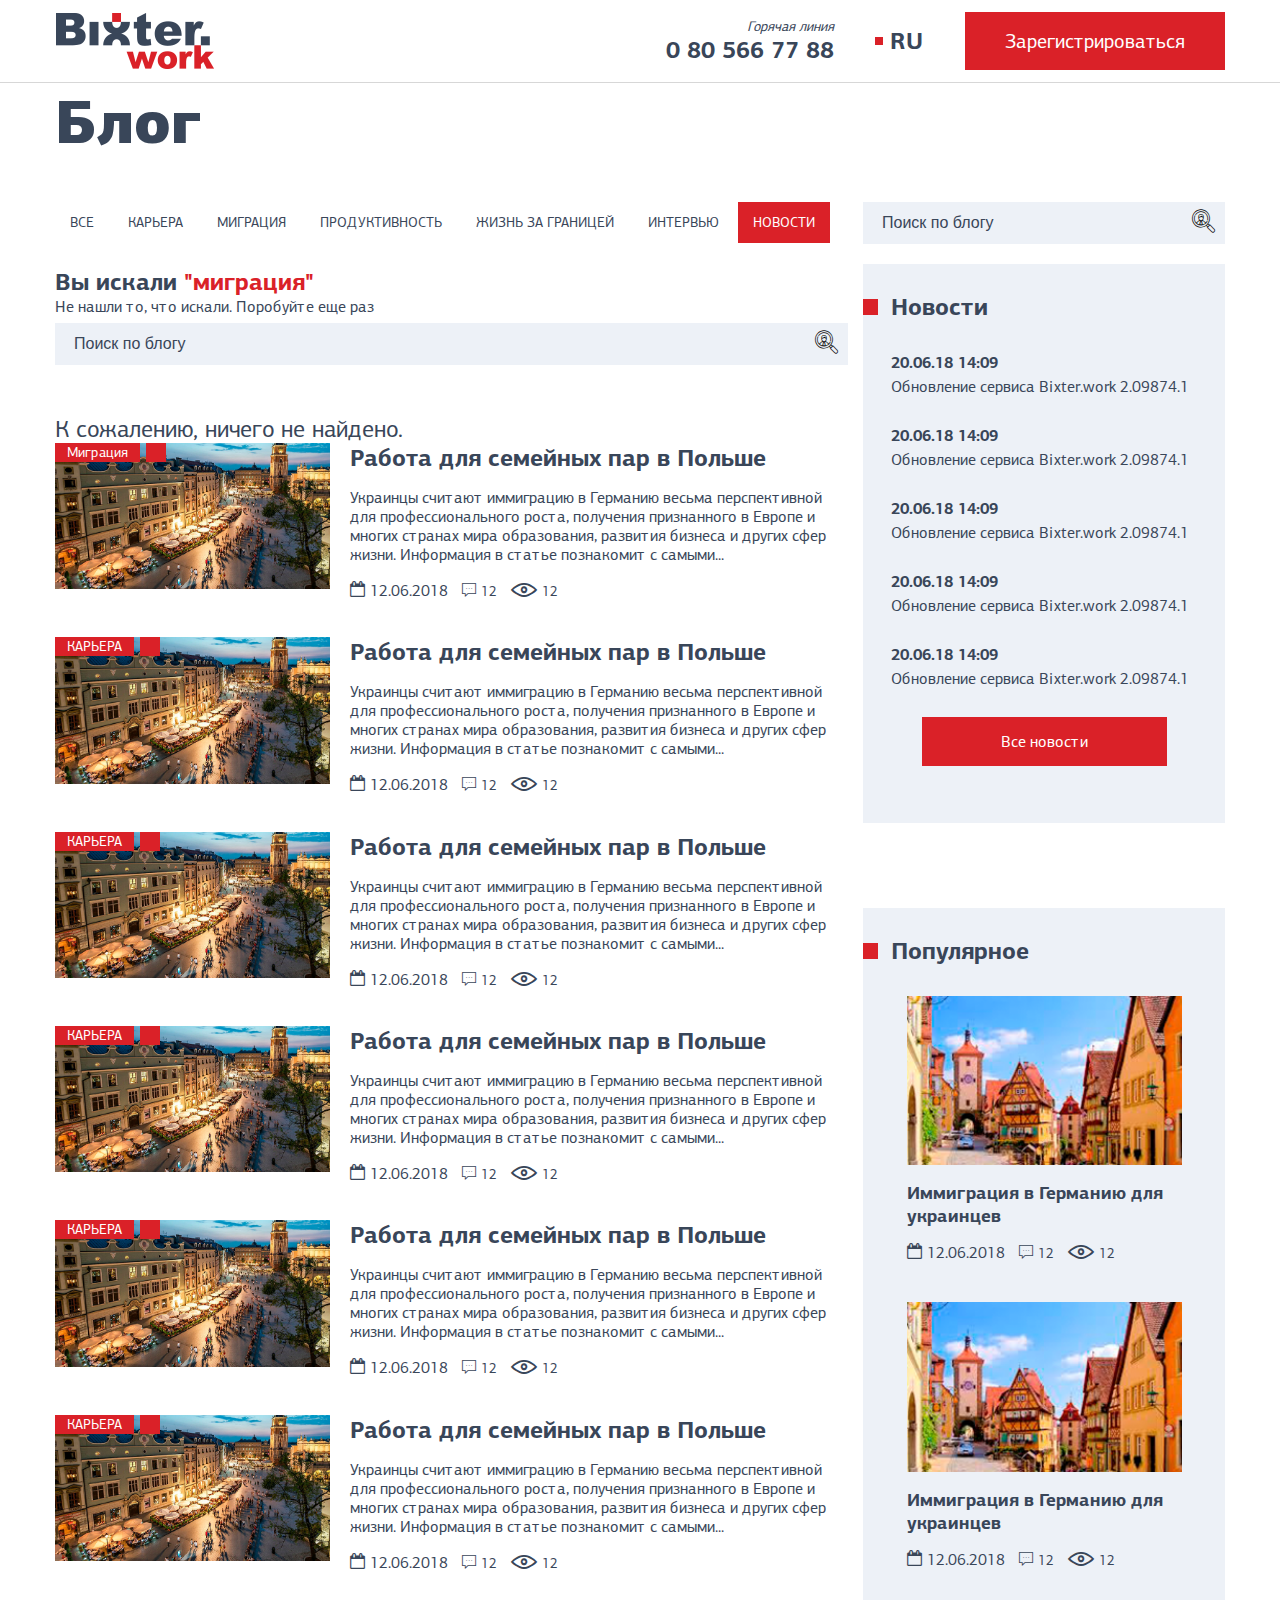
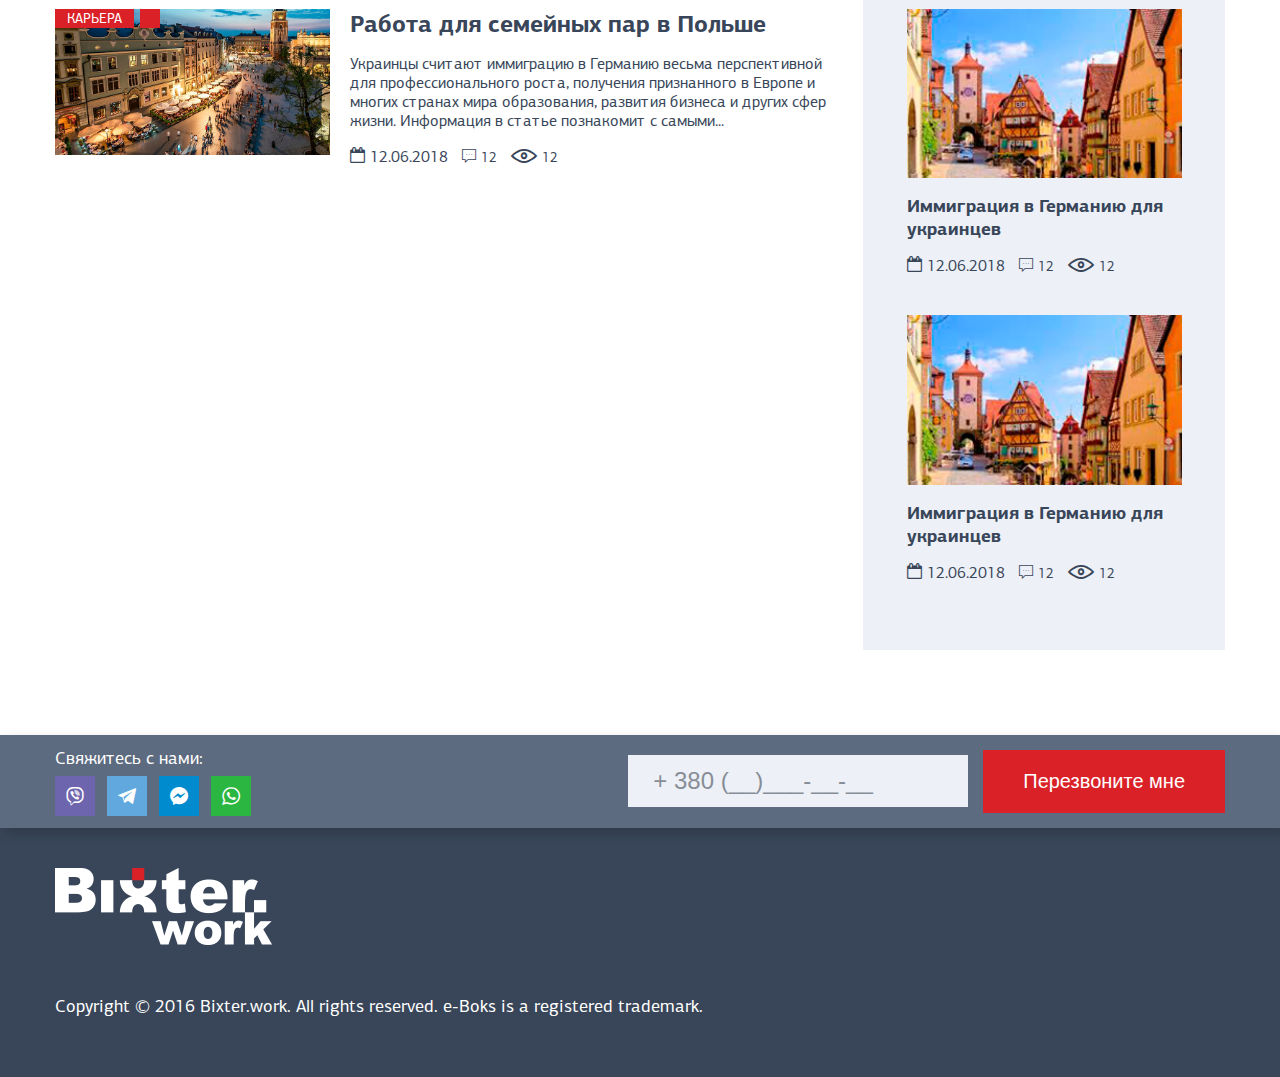
==== se.html @ 09512d58 "first" ====
<!DOCTYPE html>
<html>
<head>
	<meta charset=utf-8>
	<title>index</title>
	<!-- <meta name="viewport" id="viewport" content="width=device-width, initial-scale=1"> -->
	<meta name="viewport" id="viewport" content="width=device-width, initial-scale=1">
	
	
	<!--styles-->
	<link rel="stylesheet" type="text/css" href="css/style.css" />
	<!--
	<link rel="stylesheet" type="text/css" href="css/jquery.formstyler.css" />
	<link rel="stylesheet" type="text/css" href="css/jquery.formstyler.theme.css" />
	-->
	<link rel="stylesheet" type="text/css" href="css/jquery.fancybox.min.css" />
	
	
	<!--libs-->
	
	<script src="js/libs/jquery-3.2.1.min.js"></script>
	<script src="js/libs/owl.carousel.min.js"></script>
	<script src="js/libs/jquery.mask.min.js"></script>
	<!--<script src="js/libs/jquery.formstyler.min.js"></script>-->
	<script src="js/libs/jquery.fancybox.min.js"></script>
	
	<!--general-->
	<script src="js/common.js"></script>
</head>
	
<body>
<div class="main">
<div class="page">
    <header>
        <div class="wrapper">
            <a href="" class="logo">
                <img src="images/logo.png" alt="alt">
            </a>
            
            <div class="header_block_mob">
                
                <div href="" class="lang">
                    <a href="" class="lng lng_head">RU</a>
                    <div class="lng_dd"> 
                        <a href="" class="">UA</a>
                        <a href="" class="">EN</a>
                    </div>
                </div>
                <div class="header_block_menu">
                    <span></span>
                    <span></span>
                    <span></span>
                </div>
            </div>
            <div class="header_block">
                <div class="tel">
                    <i>Горячая линия</i>
                    <a href="">0 80 566 77 88</a>
                </div>
                <div href="" class="lang">
                    <a href="" class="lng lng_head">RU</a>
                    <div class="lng_dd"> 
                        <a href="" class="">UA</a>
                        <a href="" class="">EN</a>
                    </div>
                </div>
                <a href="" class="btn"  data-fancybox data-src="#p_form">
                    Зарегистрироваться
                </a>
            </div>
        </div>
    </header>
    
    <div class="section blog">
        <div class="wrapper">
            <div class="section_head">
                Блог
            </div>
            
            <div class="section_block section_blog">
                <div class="content">
                    <div class="blog_tabs">
                        <a href="">все</a>
                        <a href="">КАРЬЕРА</a>
                        <a href="">МИГРАЦИЯ</a>
                        <a href="">ПРОДУКТИВНОСТЬ</a>
                        <a href="">ЖИЗНЬ ЗА ГРАНИЦЕЙ</a>
                        <a href="">ИНТЕРВЬЮ</a>
                        <a href="" class="active">НОВОСТИ</a>
                    </div>
                    <div class="search_page">
                        <b>Вы искали  <span>"миграция"</span></b>
                        <p>Не нашли то, что искали. Поробуйте еще раз</p>
                        
                    
                        <div class="as_search">
                            <form>
                                <input type="text" placeholder="Поиск по блогу">
                                <button class="btn_s"><i class="icon-search"></i></button>
                            </form>  
                        </div>
                        <br>
                        К сожалению, ничего не найдено.
                        
                        
                        <div class="blog_in">
                        <div class="blog_item">
                            <a href="" class="blog_cat">
                                Миграция
                            </a>
                            <a href="" class="blog_img">
                                <img src="images/temp/5.png" alt="alt">
                            </a>
                            <div>
                                <a href="" class="blog_name">
                                    Работа для семейных пар в Польше
                                </a>
                                <p>
                                    Украинцы считают иммиграцию в Германию весьма перспективной для профессионального роста, получения признанного в Европе и многих странах мира образования, развития бизнеса и других сфер жизни. Информация в статье познакомит с самыми...
                                </p>
                                <div class="blog_info">
                                    <span><i class="icon-date"></i>12.06.2018</span>
                                    <span><i class="icon-com"></i>12</span>
                                    <span><i class="icon-eye"></i>12</span>
                                </div>
                            </div>
                        </div>
                        <div class="blog_item">
                            <a href="" class="blog_cat">
                                КАРЬЕРА
                            </a>
                            <a href="" class="blog_img">
                                <img src="images/temp/5.png" alt="alt">
                            </a>
                            <div>
                                <a href="" class="blog_name">
                                    Работа для семейных пар в Польше
                                </a>
                                <p>
                                    Украинцы считают иммиграцию в Германию весьма перспективной для профессионального роста, получения признанного в Европе и многих странах мира образования, развития бизнеса и других сфер жизни. Информация в статье познакомит с самыми...
                                </p>
                                <div class="blog_info">
                                    <span><i class="icon-date"></i>12.06.2018</span>
                                    <span><i class="icon-com"></i>12</span>
                                    <span><i class="icon-eye"></i>12</span>
                                </div>
                            </div>
                        </div>
                        <div class="blog_item ">
                            <a href="" class="blog_cat">
                                КАРЬЕРА
                            </a>
                            <a href="" class="blog_img">
                                <img src="images/temp/5.png" alt="alt">
                            </a>
                            <div>
                                <a href="" class="blog_name">
                                    Работа для семейных пар в Польше
                                </a>
                                <p>
                                    Украинцы считают иммиграцию в Германию весьма перспективной для профессионального роста, получения признанного в Европе и многих странах мира образования, развития бизнеса и других сфер жизни. Информация в статье познакомит с самыми...
                                </p>
                                <div class="blog_info">
                                    <span><i class="icon-date"></i>12.06.2018</span>
                                    <span><i class="icon-com"></i>12</span>
                                    <span><i class="icon-eye"></i>12</span>
                                </div>
                            </div>
                        </div>
                        <div class="blog_item">
                            <a href="" class="blog_cat">
                                КАРЬЕРА
                            </a>
                            <a href="" class="blog_img">
                                <img src="images/temp/5.png" alt="alt">
                            </a>
                            <div>
                                <a href="" class="blog_name">
                                    Работа для семейных пар в Польше
                                </a>
                                <p>
                                    Украинцы считают иммиграцию в Германию весьма перспективной для профессионального роста, получения признанного в Европе и многих странах мира образования, развития бизнеса и других сфер жизни. Информация в статье познакомит с самыми...
                                </p>
                                <div class="blog_info">
                                    <span><i class="icon-date"></i>12.06.2018</span>
                                    <span><i class="icon-com"></i>12</span>
                                    <span><i class="icon-eye"></i>12</span>
                                </div>
                            </div>
                        </div>
                        <div class="blog_item">
                            <a href="" class="blog_cat">
                                КАРЬЕРА
                            </a>
                            <a href="" class="blog_img">
                                <img src="images/temp/5.png" alt="alt">
                            </a>
                            <div>
                                <a href="" class="blog_name">
                                    Работа для семейных пар в Польше
                                </a>
                                <p>
                                    Украинцы считают иммиграцию в Германию весьма перспективной для профессионального роста, получения признанного в Европе и многих странах мира образования, развития бизнеса и других сфер жизни. Информация в статье познакомит с самыми...
                                </p>
                                <div class="blog_info">
                                    <span><i class="icon-date"></i>12.06.2018</span>
                                    <span><i class="icon-com"></i>12</span>
                                    <span><i class="icon-eye"></i>12</span>
                                </div>
                            </div>
                        </div>
                        <div class="blog_item">
                            <a href="" class="blog_cat">
                                КАРЬЕРА
                            </a>
                            <a href="" class="blog_img">
                                <img src="images/temp/5.png" alt="alt">
                            </a>
                            <div>
                                <a href="" class="blog_name">
                                    Работа для семейных пар в Польше
                                </a>
                                <p>
                                    Украинцы считают иммиграцию в Германию весьма перспективной для профессионального роста, получения признанного в Европе и многих странах мира образования, развития бизнеса и других сфер жизни. Информация в статье познакомит с самыми...
                                </p>
                                <div class="blog_info">
                                    <span><i class="icon-date"></i>12.06.2018</span>
                                    <span><i class="icon-com"></i>12</span>
                                    <span><i class="icon-eye"></i>12</span>
                                </div>
                            </div>
                        </div> 
                        <div class="blog_item">
                            <a href="" class="blog_cat">
                                КАРЬЕРА
                            </a>
                            <a href="" class="blog_img">
                                <img src="images/temp/5.png" alt="alt">
                            </a>
                            <div>
                                <a href="" class="blog_name">
                                    Работа для семейных пар в Польше
                                </a>
                                <p>
                                    Украинцы считают иммиграцию в Германию весьма перспективной для профессионального роста, получения признанного в Европе и многих странах мира образования, развития бизнеса и других сфер жизни. Информация в статье познакомит с самыми...
                                </p>
                                <div class="blog_info">
                                    <span><i class="icon-date"></i>12.06.2018</span>
                                    <span><i class="icon-com"></i>12</span>
                                    <span><i class="icon-eye"></i>12</span>
                                </div>
                            </div>
                        </div>
                        
                        
                    </div>
                        
                    </div>
                </div>
                <aside>
                    <div class="as_search">
                        <form>
                            <input type="text" placeholder="Поиск по блогу">
                            <button class="btn_s"><i class="icon-search"></i></button>
                        </form>  
                    </div>
                    <div class="as_block">
                        <div class="as_head">
                            Новости
                        </div>
                        <div class="as_cont as_news">
                            <a href="">
                                <b>20.06.18 14:09</b>
                                Обновление сервиса Bixter.work 2.09874.1
                            </a>
                            <a href="">
                                <b>20.06.18 14:09</b>
                                Обновление сервиса Bixter.work 2.09874.1
                            </a>
                            <a href="">
                                <b>20.06.18 14:09</b>
                                Обновление сервиса Bixter.work 2.09874.1
                            </a>
                            <a href="">
                                <b>20.06.18 14:09</b>
                                Обновление сервиса Bixter.work 2.09874.1
                            </a>
                            <a href="">
                                <b>20.06.18 14:09</b>
                                Обновление сервиса Bixter.work 2.09874.1
                            </a>
                            <a href="" class="as_btn">
                                Все новости
                            </a>
                        </div>
                    </div>
                    <div class="as_block">
                        <div class="as_head">
                            Популярное
                        </div>
                        <div class="as_cont as_pop">
                            <div class="pop_item">
                                <a href="">
                                    <img src="images/temp/6.png" alt="alt">
                                </a>
                                <a href="" class="pop_name">
                                    Иммиграция в Германию для украинцев
                                </a>
                                <div class="blog_info">
                                    <span><i class="icon-date"></i>12.06.2018</span>
                                    <span><i class="icon-com"></i>12</span>
                                    <span><i class="icon-eye"></i>12</span>
                                </div>
                            </div>
                            <div class="pop_item">
                                <a href="">
                                    <img src="images/temp/6.png" alt="alt">
                                </a>
                                <a href="" class="pop_name">
                                    Иммиграция в Германию для украинцев
                                </a>
                                <div class="blog_info">
                                    <span><i class="icon-date"></i>12.06.2018</span>
                                    <span><i class="icon-com"></i>12</span>
                                    <span><i class="icon-eye"></i>12</span>
                                </div>
                            </div>
                            <div class="pop_item">
                                <a href="">
                                    <img src="images/temp/6.png" alt="alt">
                                </a>
                                <a href="" class="pop_name">
                                    Иммиграция в Германию для украинцев
                                </a>
                                <div class="blog_info">
                                    <span><i class="icon-date"></i>12.06.2018</span>
                                    <span><i class="icon-com"></i>12</span>
                                    <span><i class="icon-eye"></i>12</span>
                                </div>
                            </div>
                            <div class="pop_item">
                                <a href="">
                                    <img src="images/temp/6.png" alt="alt">
                                </a>
                                <a href="" class="pop_name">
                                    Иммиграция в Германию для украинцев
                                </a>
                                <div class="blog_info">
                                    <span><i class="icon-date"></i>12.06.2018</span>
                                    <span><i class="icon-com"></i>12</span>
                                    <span><i class="icon-eye"></i>12</span>
                                </div>
                            </div>
                            
                        </div>
                    </div>
                    
                </aside>
            </div>
        </div>
    </div>
</div>

	<div class="section footer_top">
	    <div class="wrapper">
	        <div class="footer_social">
	            <div>
	                Свяжитесь с нами:
	            </div>
	            <div>
	                <a href="" class="vider" ><i class="icon-vider"></i></a>
	                <a href="" class="telega" ><i class="icon-telega"></i></a>
	                <a href="" class="fb" ><i class="icon-fb"></i></a>
	                <a href="" class="whatsapp" ><i class="icon-whatsapp-logo"></i></a> 
	            </div>
	        </div>
	        <form class="footer_form"> 
	            <div class="tel">
	                    <i>Горячая линия</i>
	                    <a href="">0 80 566 77 88</a>
	            </div>
	            <input type="tel" placeholder="+ 380 (__)___-__-__">
	            
	            <button class="btn">Перезвоните мне</button>
	        </form>
	        
	    </div>
	</div>
	<footer>
	    <div class="wrapper">
	        <a href="" class="logo">
	            <img src="images/footer_logo.png" alt="alt">
	        </a>
	        <div class="copy">
	            Copyright © 2016 Bixter.work. All rights reserved. e-Boks is a registered trademark.
	        </div>
	    </div>
	</footer>
</div>
</body>
</html>
---- css/style.css ----
html,body,h1,h2,h3,h4,h5,h6,p,em,strong,abbr,acronym,blockquote,q,cite,ins,del,dfn,a,div,span,pre,hr,address,br,b,i,sub,sup,big,small,tt,table,tr,caption,thead,tbody,tfoot,col,colgroup,form,input,label,textarea,button,fieldset,legend,select,option,dl,dt,dd,code,var,samp,img,object,param,map,area{padding:0;margin:0;border:none}html,body,div,span,applet,object,iframe,h1,h2,h3,h4,h5,h6,p,blockquote,pre,a,abbr,acronym,address,big,cite,code,del,dfn,em,font,img,ins,kbd,q,s,samp,small,strike,strong,sub,sup,tt,var,b,u,i,center,dl,dt,dd,fieldset,form,label,legend,table,caption,tbody,tfoot,thead,tr,th,td,figure,figcaption,header,footer,aside,article{margin:0;padding:0;border:0;outline:0;font-size:100%;vertical-align:baseline;background:transparent}ul{list-style:none}table{border-collapse:collapse;border-spacing:0}input[type=button],input[type=submit],button{cursor:pointer}button{border:0}*:focus{outline:none}button::-moz-focus-inner,input[type="reset"]::-moz-focus-inner,input[type="button"]::-moz-focus-inner,input[type="submit"]::-moz-focus-inner,input[type="submit"]::-moz-focus-inner,input[type="file"]>input[type="button"]::-moz-focus-inner{border:none;outline:none}button.ui-button::-moz-focus-inner{border:0;padding:0}::-ms-clear{width:0;height:0}::-ms-reveal{width:0;height:0;display:none}@-webkit-viewport{width:device-width}@-moz-viewport{width:device-width}@-ms-viewport{width:device-width}@-o-viewport{width:device-width}@viewport{width:device-width}*,*:before,*:after{-webkit-box-sizing:border-box;-moz-box-sizing:border-box;box-sizing:border-box;word-wrap:break-word;word-break:break-word}a img{border:none;vertical-align:middle}input,textarea{outline:none;resize:none}.clear{clear:both}.none{display:none !important}sup,sub{vertical-align:baseline;position:relative;font-size:.4em;line-height:1}sup{bottom:1.4ex}sub{top:.5ex}.img-responsive{display:inline-block;height:100%;vertical-align:middle;max-width:100%;max-height:100%}html,body{font-family:'PFCentroSansPro-Regular';color:#394659}ol{counter-reset:ol}.wrapper{max-width:1200px;margin:0 auto;padding:0 15px}.btn{padding:17px 40px;background:#da2128;color:#fff;font-size:20px;display:inline-block;text-decoration:none;transition:all ease 0.4s}@media (max-width: 600px){.btn{font-size:18px;text-align:center;padding:20px}}.btn:hover{background:#394659}section{background:url(../images/bg.png) no-repeat top center;background-size:cover;color:#fff;text-shadow:3px 3px 7px rgba(0,0,0,0.35);padding-top:19px;overflow:hidden}@media (max-width: 600px){section{padding-top:20px}}section h1{font-size:56px;line-height:50px;font-family:"PFCentroSansPro-Black"}@media (max-width: 800px){section h1{font-size:48px;line-height:48px}}@media (max-width: 600px){section h1{font-size:28px;line-height:28px;font-family:'PFCentroSansPro-Regular'}}section h3{font-size:36px;margin-bottom:37px}@media (max-width: 600px){section h3{font-size:24px;margin-bottom:20px}}section .wrapper{position:relative;padding-bottom:60px}section .wrapper:before{content:'';display:block;position:absolute;width:710px;height:115px;background:url(../images/bg_a.png) no-repeat 0 0;bottom:0;left:-336px}@media (max-width: 600px){section .wrapper:before{transform:scale(0.5) translate(300px, 60px)}}section .wrapper>div{max-width:670px}section form{max-width:585px;box-shadow:0 0 18px rgba(0,0,0,0.15)}@media (max-width: 600px){section .btn{width:100%;font-size:24px;text-align:center;padding:16px}}form{padding:38px 45px 52px 45px;background:#fff;color:#394659;text-shadow:none;position:relative;text-align:left}@media (max-width: 600px){form{padding:22px 17px}}form:after,form:before{content:'';width:10px;height:10px;background:#da2128;position:absolute;top:-10px;left:0}form:after{left:15px;width:200px}form p{color:#273141;font-size:20px;margin-bottom:39px}@media (max-width: 600px){form p{font-size:16px;margin-bottom:20px}}form b{font-weight:normal;font-size:24px;display:block;margin-bottom:20px}@media (max-width: 600px){form b{font-size:18px}}form input{width:100%;display:block}input{border:none;background:#edf1f7;padding:11px 5px 12px 25px;margin-bottom:20px;font-size:24px}input::-webkit-input-placeholder{color:#878d96}input:-moz-placeholder{color:#878d96}input::-moz-placeholder{color:#878d96}input:-ms-input-placeholder{color:#878d96}@media (max-width: 600px){input{padding:14px 10px}}.section_head{font-size:60px;font-family:"PFCentroSansPro-Black";margin-bottom:40px}@media (max-width: 780px){.section_head{font-size:48px;line-height:48px}}@media (max-width: 580px){.section_head{font-size:35px;line-height:35px}}.section_head span{color:#da2128;display:inline-block}.section_head b{font-size:30px;line-height:60px}.section_head p{color:#da2128;font-size:24px;font-family:'PFCentroSansPro-Regular'}.section_lr{display:flex;justify-content:space-between;align-items:stretch}.section .right,.section .left{width:calc( 50% - 15px)}.section_blog{display:flex;justify-content:space-between}@media (max-width: 880px){.section_blog{display:block}}.section_blog>*{width:100%}.section_blog .content{margin-right:15px}@media (min-width: 880px){.section_blog aside{min-width:362px;max-width:362px}}.section_more{border-top:1px solid #d7d7d7;margin-top:25px;padding-top:25px}.section_more_index{margin:0;padding:0;border:none}.section_more_index .wrapper{border-bottom:1px solid #d7d7d7;margin-bottom:15px}.section_more .blog_item_col{display:block !important}.section_more .blog_img{margin-right:0}.section_more .blog_img img{min-width:100%;max-width:100%}.section_more_head{font-size:24px;font-family:"PFCentroSansPro-Bold";display:flex;justify-content:space-between;align-items:center;margin-bottom:25px;padding-left:23px;position:relative}.section_more_head:before{content:'';position:absolute;width:15px;height:16px;background:#da2128;display:block;left:0px;bottom:7px}.main{display:flex;flex-direction:column;height:100%}.page{height:100%}.form_s_btn{padding-top:16px;text-align:right}.form_s_btn .btn{width:283px}.form_big{padding:0}.form_big:after,.form_big:before{display:none}.form_big_row{display:flex;justify-content:space-between;align-items:flex-start}@media (max-width: 780px){.form_big_row{display:block}}.form_big_row>*{width:48%}@media (max-width: 780px){.form_big_row>*{width:100%}}.form_big_ch .form_big_row{justify-content:flex-start}@media (max-width: 780px){.form_big_ch .form_big_row{display:flex}}.form_big_ch .form_big_row>*{width:auto;margin-right:25px}.form_big_btn{text-align:right;margin-bottom:40px}.form_big_btn .btn{padding:13px 28px}.form_big_btn .btn.grey{background:#aeaeae;margin-right:15px}.form_big label{margin-bottom:24px;display:block;cursor:pointer}.form_big label>div{font-size:18px;color:#394659;margin-bottom:15px}.form_big input{margin-bottom:0;font-size:18px}.form_big input[type="radio"],.form_big input[type="checkbox"]{width:0;height:0;margin-right:25px;display:inline-block;position:relative}.form_big input[type="radio"]:checked:after,.form_big input[type="checkbox"]:checked:after{position:relative}.form_big input[type="radio"]:checked:before,.form_big input[type="checkbox"]:checked:before{content:'';display:block;position:absolute;width:16px;height:16px;border-radius:50%;background:#da2128;top:-13px;left:5px}.form_big input[type="radio"]:after,.form_big input[type="checkbox"]:after{content:'';display:inline-block;width:26px;height:26px;border:2px solid #394659;vertical-align:top;margin-top:-18px;border-radius:50%}.form_big .label_head{font-size:18px;color:#394659;margin-bottom:15px}.form_big textarea{border:none;background:#edf1f7;padding:16px 5px 16px 25px;margin-bottom:20px;font-size:18px;width:100%;min-height:101px}.lng_dd{display:none;padding:10px;background:#f7f7f7;top:99%;position:absolute;left:0;z-index:5;text-align:center;right:0}.lng_dd a{display:block;color:#394659;font-family:"PFCentroSansPro-Bold";font-size:24px;text-decoration:none;white-space:nowrap}.lng_dd a:hover{color:#da2128}.owl-carousel{display:none;width:100%;-webkit-tap-highlight-color:transparent;position:relative;z-index:1}.owl-carousel .owl-stage{position:relative;-ms-touch-action:pan-Y;touch-action:manipulation;-moz-backface-visibility:hidden}.owl-carousel .owl-stage:after{content:".";display:block;clear:both;visibility:hidden;line-height:0;height:0}.owl-carousel .owl-stage-outer{position:relative;overflow:hidden;-webkit-transform:translate3d(0px, 0px, 0px)}.owl-carousel .owl-wrapper,.owl-carousel .owl-item{-webkit-backface-visibility:hidden;-moz-backface-visibility:hidden;-ms-backface-visibility:hidden;-webkit-transform:translate3d(0, 0, 0);-moz-transform:translate3d(0, 0, 0);-ms-transform:translate3d(0, 0, 0)}.owl-carousel .owl-item{position:relative;min-height:1px;float:left;-webkit-backface-visibility:hidden;-webkit-tap-highlight-color:transparent;-webkit-touch-callout:none}.owl-carousel .owl-item img{display:block}.owl-carousel .owl-nav.disabled,.owl-carousel .owl-dots.disabled{display:none}.owl-carousel .owl-nav .owl-prev,.owl-carousel .owl-nav .owl-next,.owl-carousel .owl-dot{cursor:pointer;-webkit-user-select:none;-khtml-user-select:none;-moz-user-select:none;-ms-user-select:none;user-select:none}.owl-carousel .owl-nav button.owl-prev,.owl-carousel .owl-nav button.owl-next,.owl-carousel button.owl-dot{background:none;color:inherit;border:none;padding:0 !important;font:inherit}.owl-carousel.owl-loaded{display:block}.owl-carousel.owl-loading{opacity:0;display:block}.owl-carousel.owl-hidden{opacity:0}.owl-carousel.owl-refresh .owl-item{visibility:hidden}.owl-carousel.owl-drag .owl-item{touch-action:pan-y;-webkit-user-select:none;-moz-user-select:none;-ms-user-select:none;user-select:none}.owl-carousel.owl-grab{cursor:move;cursor:grab}.owl-carousel.owl-rtl{direction:rtl}.owl-carousel.owl-rtl .owl-item{float:right}.no-js .owl-carousel{display:block}.owl-carousel .animated{animation-duration:1000ms;animation-fill-mode:both}.owl-carousel .owl-animated-in{z-index:0}.owl-carousel .owl-animated-out{z-index:1}.owl-carousel .fadeOut{animation-name:fadeOut}@keyframes fadeOut{0%{opacity:1}100%{opacity:0}}.owl-height{transition:height 500ms ease-in-out}.owl-carousel .owl-item .owl-lazy{opacity:0;transition:opacity 400ms ease}.owl-carousel .owl-item .owl-lazy[src^=""],.owl-carousel .owl-item .owl-lazy:not([src]){max-height:0}.owl-carousel .owl-item img.owl-lazy{transform-style:preserve-3d}.owl-carousel .owl-video-wrapper{position:relative;height:100%;background:#000}.owl-carousel .owl-video-play-icon{position:absolute;height:80px;width:80px;left:50%;top:50%;margin-left:-40px;margin-top:-40px;background:url("owl.video.play.png") no-repeat;cursor:pointer;z-index:1;-webkit-backface-visibility:hidden;transition:transform 100ms ease}.owl-carousel .owl-video-play-icon:hover{transform:scale(1.3, 1.3)}.owl-carousel .owl-video-playing .owl-video-tn,.owl-carousel .owl-video-playing .owl-video-play-icon{display:none}.owl-carousel .owl-video-tn{opacity:0;height:100%;background-position:center center;background-repeat:no-repeat;background-size:contain;transition:opacity 400ms ease}.owl-carousel .owl-video-frame{position:relative;z-index:1;height:100%;width:100%}.owl-theme .owl-nav{margin-top:10px;text-align:center;-webkit-tap-highlight-color:transparent}.owl-theme .owl-nav [class*='owl-']{color:#fff;font-size:14px;margin:5px;padding:4px 7px;background:#D6D6D6;display:inline-block;cursor:pointer;border-radius:3px}.owl-theme .owl-nav [class*='owl-']:hover{background:#869791;color:#fff;text-decoration:none}.owl-theme .owl-nav .disabled{opacity:.5;cursor:default}.owl-theme .owl-nav.disabled+.owl-dots{margin-top:10px}.owl-theme .owl-dots{text-align:center;-webkit-tap-highlight-color:transparent}.owl-theme .owl-dots .owl-dot{display:inline-block;zoom:1;*display:inline}.owl-theme .owl-dots .owl-dot span{width:10px;height:10px;margin:5px 7px;background:#D6D6D6;display:block;-webkit-backface-visibility:visible;transition:opacity 200ms ease;border-radius:30px}.owl-theme .owl-dots .owl-dot.active span,.owl-theme .owl-dots .owl-dot:hover span{background:#869791}.about{display:flex;justify-content:space-between;align-items:flex-start;padding-top:45px;padding-bottom:50px}@media (max-width: 760px){.about{display:block}}.about_b{font-family:"PFCentroSansPro-Black";font-size:60px;line-height:48px;width:270px;min-width:270px}.about_b span{display:block;color:#da2128}.about_p{font-size:24px;padding-top:10px}.about_video{position:relative;cursor:pointer;margin-bottom:53px;display:block}.about_video img{display:block;width:100%}.about_video:before,.about_video:after{content:'';display:block;position:absolute;top:50%;left:50%;z-index:2;display:block}.about_video:before{width:90px;height:90px;margin:-45px;background:#da2128}.about_video:after{width:0;height:0;border:15px solid rgba(255,255,255,0);border-left:20px solid  #fff;margin:-15px 0 0 -7.5px;z-index:3}.advantages{border-bottom:1px solid #d7d7d7;margin-bottom:70px;padding-bottom:20px}@media (max-width: 750px){.advantages{margin-bottom:30px}}.advantages i{font-size:40px;color:#363636;margin-right:30px}.advantages_block a{padding:16px 15px 16px 27px;display:flex;align-items:center;font-size:24px;color:#394659;text-decoration:none;background:#fff}@media (max-width: 700px){.advantages_block a{font-size:18px;padding:0;margin-bottom:10px}}@media (max-width: 750px){.advantages.section_lr{display:block}}@media (max-width: 1024px){.advantages .left{width:60%}}@media (max-width: 750px){.advantages .left{width:100%}}.advantages .right{text-align:center}@media (max-width: 1024px){.advantages .right{width:40%}}@media (max-width: 750px){.advantages .right{width:100%}}.advantages .right img{margin-top:-90px;margin-bottom:-30px}@media (max-width: 1024px){.advantages .right img{margin:0}}@media (max-width: 500px){.advantages .right img{width:70%}}.more .section_head{position:relative}.more .section_head:after,.more .section_head:before{content:'';width:200px;height:10px;background:#da2128;position:absolute;bottom:15px;right:0}.more .section_head:after{right:205px;width:10px}@media (max-width: 870px){.more .section_head:after,.more .section_head:before{display:none}}.more p{font-size:24px;color:#363636}.worth{margin-bottom:157px}@media (max-width: 800px){.worth{margin-bottom:30px}}@media (max-width: 600px){.worth{margin-left:-15px;margin-right:-15px}}.worth_tab a{padding:16px 15px 16px 27px;display:flex;align-items:center;font-size:24px;color:#363636;text-decoration:none;background:#fff;box-shadow:0 0 18px rgba(0,0,0,0.15)}@media (max-width: 900px){.worth_tab a{font-size:18px;padding-right:22px}}.worth_tab a+a{margin-top:20px}.worth_tab a i{font-size:40px;color:#394659;margin-right:30px}.worth_tab a.active{position:relative}.worth_tab a.active:after{content:'';display:block;position:absolute;top:50%;width:20px;height:20px;margin-top:-10px;right:0;background:#da2128}@media (max-width: 680px){.worth_tab a span{display:none}}.worth_tabs{height:100%}.worth_item{padding:35px 30px;background:#f7f7f7;font-size:18px;color:#363636;display:none;height:100%}@media (max-width: 600px){.worth_item{font-size:16px;padding:15px 10px}}.worth_item.active{display:block}.worth_head{font-size:24px;margin-bottom:30px;padding-bottom:17px;position:relative}@media (max-width: 600px){.worth_head{font-size:18px}}.worth_head:after,.worth_head:before{content:'';display:block;position:absolute;width:85px;height:10px;bottom:-10px;left:0;background:#da2128}.worth_head:after{left:90px;width:10px}@media (max-width: 680px){.worth .left{min-width:95px;width:95px;margin-right:15px}.worth .right{width:100%}}.work{text-align:center;display:flex;justify-content:space-between;align-items:stretch;position:relative;font-size:18px;margin-bottom:150px}@media (max-width: 800px){.work{display:block;margin-bottom:30px}}.work_text{font-family:"PFCentroSansPro-Black";min-height:90px;font-size:24px}@media (max-width: 900px){.work_text{font-size:18px}}@media (max-width: 800px){.work_text{min-height:0;margin-top:60px}}.work_item{width:30%}@media (max-width: 750px){.work_item{width:100%}}.work_item+.work_item .work_img{position:relative;z-index:5}.work_item+.work_item .work_img:before{content:'';display:block;height:10px;position:absolute;top:50%;margin-top:-10px;width:176px;z-index:1;left:-200px;background:url(../images/w_b.png)}@media (max-width: 1090px){.work_item+.work_item .work_img:before{width:130px;left:-165px}}@media (max-width: 930px){.work_item+.work_item .work_img:before{width:95px;left:-120px}}@media (max-width: 860px){.work_item+.work_item .work_img:before{width:95px;left:-100px}}@media (max-width: 830px){.work_item+.work_item .work_img:before{width:60px;left:-82px}}@media (max-width: 750px){.work_item+.work_item .work_img:before{background:url(../images/w_b_mob.png);position:absolute;width:10px;height:34px;margin:-16px auto 18px -5px;left:50%;top:-63px}}.work_img{max-width:160px;margin:0 auto;background:#fff;position:relative}.faq{margin-bottom:130px}@media (max-width: 750px){.faq{margin-bottom:30px}}.faq_item{padding:27px;font-size:18px;color:#363636;cursor:pointer;margin-bottom:1px}.faq_item.open{background:#ededed}.faq_item.open .faq_head{color:#da2128}.faq_item.open .faq_head i{transform:rotate(90deg)}.faq_item:nth-child(4) ~ *{display:none}.faq_head{font-size:24px;font-family:"PFCentroSansPro-Bold";position:relative;padding-right:25px}.faq_head i{position:absolute;color:#363636;display:block;top:0px;right:0px;transform:rotate(-90deg);transition:all ease 0.4s}.faq_head span{color:#da2128}.faq_text{display:none;padding-top:20px}.faq_more{padding:15px 0;background:#ededed;color:#da2128;text-align:center;font-size:16px;cursor:pointer}.slider .wrapper{padding-bottom:50px;margin-bottom:60px}.slider .section_head{display:flex;justify-content:space-between;align-items:center}.slider_nav{font-size:15px;display:flex}.slider_nav a{width:30px;height:30px;display:flex;justify-content:center;align-items:center;background:red;color:#fff;text-decoration:none;transition:all ease 0.4s}.slider_nav a:hover{background:#394659}.slider_nav a+a{margin-left:15px}.slider_nav a.slider_right{transform:rotate(-180deg)}.slider_item img{z-index:1}.slider_item span{padding:20px;margin-left:25px;margin-right:25px;margin-top:-70px;background:#da2128;position:relative;z-index:2;color:#fff;font-size:18px;display:flex;justify-content:center;align-items:center}.slider_item b{display:block;font-size:24px;font-family:"PFCentroSansPro-Bold"}.slider img{width:100%}.reg .section_head{line-height:48px}@media (max-width: 870px){.reg .section_lr{display:block}}.reg_bottom{background:url(../images/bg2.png) no-repeat top center;background-size:cover;margin-bottom:130px}@media (max-width: 800px){.reg_bottom{margin-bottom:30px}}.reg_bottom .wrapper{padding-top:30px;padding-bottom:60px;position:relative}.reg_bottom .wrapper:after,.reg_bottom .wrapper:before{content:'';width:200px;height:10px;background:#da2128;position:absolute;bottom:-10px;right:0}.reg_bottom .wrapper:after{right:205px;width:10px}.reg_bottom .left{max-width:545px}@media (max-width: 870px){.reg_bottom .section_lr{display:block}.reg_bottom .section_lr .left,.reg_bottom .section_lr .right{width:auto;margin:0 15px}}.reg_block>div{font-size:30px;color:#fff;padding-left:50px;margin-bottom:25px;position:relative}@media (max-width: 600px){.reg_block>div{font-size:18px}}.reg_block>div span{display:block;position:absolute;width:40px;height:40px;display:flex;justify-content:center;align-items:center;color:#fff;background:#da2128;left:0}.reg_form{text-align:center;font-size:24px;padding-top:70px;height:100%}@media (max-width: 600px){.reg_form{padding-top:20px;font-size:18px;padding-left:10px;padding-right:10px}.reg_form br{display:none}}.reg_form input{text-align:center}@media (max-width: 600px){.reg_form input{margin-top:15px}}.web .wrapper{padding-bottom:75px;border-bottom:1px solid #d7d7d7;margin-bottom:15px}@media (max-width: 800px){.web .wrapper{padding-bottom:20px;border-bottom:1px solid #d7d7d7;margin-bottom:30px}}.web .section_head{margin-bottom:30px}@media (max-width: 800px){.web .section_head{margin-bottom:15px;line-height:51px}}.web p{font-size:24px}@media (max-width: 800px){.web p{font-size:18px}}.web_a{text-align:right;padding-top:30px}@media (max-width: 760px){.web .section_lr{flex-direction:column}.web .section_lr>*{order:2;width:100%}.web .section_lr .right{order:1;margin-bottom:20px}}.social{display:flex;justify-content:space-between;align-items:stretch;font-size:24px;padding-top:100px;padding-bottom:90px}@media (max-width: 800px){.social{padding-top:30px;padding-bottom:30px}}@media (max-width: 760px){.social{flex-wrap:wrap}}.social_item{color:#fff;text-decoration:none;width:25%;text-align:center}@media (max-width: 760px){.social_item{width:50%}.social_item:nth-child(2) ~ *{margin-top:25px}}.social_item.vider:hover .social_icon{background:#6d65ad}.social_item.telega:hover .social_icon{background:#60a8dd}.social_item.fb:hover .social_icon{background:#008bce}.social_item.whatsapp:hover .social_icon{background:#2bb642}.social_icon{width:97px;height:97px;background:#a0abba;display:flex;justify-content:center;align-items:center;font-size:52px;color:#fff;text-decoration:none;margin:0 auto 33px auto}.social_text{color:#727e90;text-transform:uppercase}.footer_top{background:#5d6b80;padding-top:12px;padding-bottom:12px;position:relative;z-index:2;box-shadow:5px 5px 12px rgba(0,0,0,0.19)}.footer_top .wrapper{display:flex;align-items:center;justify-content:space-between}.footer_top form{background:none;padding:0;display:flex;justify-content:space-between;align-items:center}.footer_top form:before,.footer_top form:after{display:none}@media (max-width: 720px){.footer_top form{display:block;width:100%;text-align:center}}.footer_top button{font-size:20px;white-space:nowrap;padding-top:20px;padding-bottom:20px}.footer_top input{margin-bottom:0;margin-right:15px;padding-top:12px;padding-bottom:12px}@media (max-width: 800px) and (min-width: 720px){.footer_top input{display:none}}@media (max-width: 720px){.footer_top input{margin-bottom:15px;text-align:center}}.footer_top .tel{display:none;color:#fff;margin-right:15px}.footer_top .tel a{color:#fff}@media (max-width: 800px){.footer_top .tel{display:block}}@media (max-width: 720px){.footer_top .tel{display:flex;margin-bottom:15px;justify-content:space-between;align-items:center}}.footer_social{color:#ffffff;font-size:18px}@media (max-width: 720px){.footer_social{display:none}}.footer_social div{display:flex;align-items:center}.footer_social div+div{margin-top:7px}.footer_social a{display:flex;justify-content:center;align-items:center;width:40px;height:40px;background:#6d65ad;color:#fff;text-decoration:none;margin-right:12px}.footer_social a.telega{background:#60a8dd}.footer_social a.fb{background:#008bce}.footer_social a.whatsapp{background:#2bb642}.p_form{display:none}.p_form form{text-align:center}.p_form form p span{color:#da2128;display:block}.p_form form:before,.p_form form:after{top:-25px}.p_form form:after{right:0;width:auto}.fancybox-content{overflow:visible !important;padding:0 !important}.blog{border-top:1px solid #d7d7d7}.blog_tabs{margin-bottom:14px}.blog_tabs a{display:inline-block;padding:12px 15px;text-decoration:none;color:#394659;font-size:14px;text-transform:uppercase;margin-bottom:10px}.blog_tabs a:hover,.blog_tabs a.active{background:#da2128;color:#fff}.blog_in{display:flex;justify-content:space-between;align-items:stretch;flex-wrap:wrap}.blog_item{width:100%;position:relative;padding-bottom:34px}@media (min-width: 580px){.blog_item{display:flex;align-items:stretch;justify-content:space-between}}.blog_item>div{width:100%}.blog_item a{display:block}.blog_item img{width:100%}@media (min-width: 580px){.blog_item img{max-width:275px;min-width:275px}}.blog_item.big{width:100%}@media (min-width: 880px){.blog_item.big img{max-width:100%;margin-right:0;min-width:0}.blog_item.big .blog_name{font-size:30px}.blog_item.big p{display:none}}.blog_item.average{width:48%}@media (max-width: 970px){.blog_item.average{width:100%}}@media (min-width: 880px){.blog_item.average img{max-width:100%;min-width:0;margin-right:0}.blog_item.average p{display:none}}@media (min-width: 880px){.blog_item.blog_item_col{display:block}}.blog_item p{display:block;margin-bottom:10px}.blog_img{margin-bottom:14px}@media (min-width: 580px){.blog_img{margin-right:20px}}.blog_cat{background:#da2128;position:absolute;top:0;left:0;padding:1px 12px;color:#fff;text-decoration:none;font-size:14px}.blog_cat:after{content:'';display:block;top:0;bottom:0;width:20px;left:calc( 100% + 6px);background:#da2128;position:absolute}.blog_name{color:#394659;font-size:24px;font-family:"PFCentroSansPro-Bold";text-decoration:none;margin-bottom:15px}.blog_name:hover{color:#da2128}.blog_info{font-size:16px;color:#394659}.blog_info i{margin-right:5px;display:inline-block}.blog_info span{display:inline-block;margin-right:10px}.blog_info span ~ span{font-size:14px}.blog_content{font-size:16px}.blog_content .blog_info{margin-bottom:20px}.blog_content .blog_cat{position:relative;display:inline-block}.blog_content>*{margin-bottom:20px}.blog_content h1,.blog_content h2,.blog_content h3,.blog_content h4{font-family:"PFCentroSansPro-Bold"}.blog_content h1{font-size:36px}.blog_content h2{font-size:24px}.blog_content h4,.blog_content h3{font-size:18px}.blog_content img{width:100%}.blog_content img[align="left"],.blog_content img[align="right"]{width:auto;margin:0 29px}.blog_content img[align="left"]+*:after,.blog_content img[align="right"]+*:after{content:'';display:block;clear:both;width:1px}.blog_content img[align="left"]{margin-left:0}.blog_content img[align="right"]{margin-right:0}.blog_content blockquote{background:#edf1f7}.blog_content blockquote:not(.different){background:#edf1f7 url(../images/bq.png) no-repeat 20px 20px;padding:20px 20px 20px 66px}.blog_content blockquote:not(.different) b{color:#788598;display:block;text-align:right;margin-top:10px;font-family:'PFCentroSansPro-Regular';font-weight:normal}.blog_content blockquote.different{padding:12px 23px}.blog_content blockquote.different b{display:block}.blog_content blockquote.different.red{background:#fededf;color:#394659}.blog_content blockquote.different.blue{color:#6d7a8e}.blog_content ul li{position:relative;margin-bottom:20px}.blog_content ul li:before{content:'';display:block;position:absolute;width:6px;height:6px;background:#da2128;left:-24px;top:7px}.blog_content table{text-align:left;width:100%}.blog_content td{padding:13px;background:#edf1f7;border:2px solid #fff}.blog_content ol li{list-style:none;position:relative;margin-bottom:17px}.blog_content ol li:before{position:absolute;top:0;width:26px;height:26px;background:#da2128;text-align:center;left:-35px;counter-increment:ol;content:counter(ol);color:#fff;padding-top:3px;top:-3px}.search_page{font-size:24px}.search_page b{font-family:"PFCentroSansPro-Bold";display:block}.search_page b span{color:#da2128}.search_page p{font-size:16px;padding-bottom:7px}.pager{text-align:center;margin-bottom:35px}.pager a{display:inline-block;width:34px;height:34px;text-decoration:none;color:#394659;padding-top:9px}.pager a.active,.pager a:hover{background:#da2128;color:#fff}.as_block{padding:28px;background:#edf1f7;margin-bottom:85px}.as_search{position:relative}.as_search form{padding:0}.as_search form:after,.as_search form:before{display:none}.as_search input{font-size:16px;padding:12px 35px 12px 19px}.as_search input::-webkit-input-placeholder{font-size:16px;color:#394659}.as_search input:-moz-placeholder{font-size:16px;color:#394659}.as_search input::-moz-placeholder{font-size:16px;color:#394659}.as_search input:-ms-input-placeholder{font-size:16px;color:#394659}.as_search button{position:absolute;top:0;right:0;bottom:0;background:none;font-size:23px;padding-right:10px}.as_news a{display:block;margin-bottom:29px;font-size:16px;color:#394659;text-decoration:none}.as_news a:hover{text-decoration:underline}.as_news a:hover b{text-decoration:none}.as_news b{font-family:"PFCentroSansPro-Bold";display:block;margin-bottom:5px}.as_head{font-size:24px;font-family:"PFCentroSansPro-Bold";position:relative;margin-bottom:30px}.as_head:before{content:'';position:absolute;width:15px;height:16px;background:#da2128;display:block;left:-28px;bottom:7px}.as_btn{margin:0 auto;display:inline-block;max-width:245px;text-align:center;color:#fff;text-decoration:none;padding:15px 0;background:#da2128;color:#fff !important;text-decoration:none !important}.as_pop .pop_item{margin-left:auto;margin-right:auto;margin-bottom:40px;max-width:275px}.as_pop img{width:100%;display:block;margin-bottom:10px}.as_pop a{color:#394659;font-size:18px;margin-bottom:10px;display:block;margin-bottom:16px;text-decoration:none;font-family:"PFCentroSansPro-Bold"}header{position:relative}header .wrapper{display:flex;justify-content:space-between;align-items:center;padding-top:12px;padding-bottom:12px}@media (max-width: 600px){header .wrapper{padding-bottom:19px}}.tel{text-align:right}.tel i{display:block;font-size:14px}.tel a{text-decoration:none;color:#394659;font-size:24px;font-family:"PFCentroSansPro-Bold"}.lang{color:#394659;font-family:"PFCentroSansPro-Bold";font-size:24px;text-decoration:none;position:relative;padding:5px}.lang a{color:#394659;font-family:"PFCentroSansPro-Bold";font-size:24px;text-decoration:none}.lang:hover{background:#f7f7f7}.lang:hover .lng_dd{display:block}.lang:before{content:'';display:inline-block;width:8px;height:8px;background:#da2128;vertical-align:middle;margin-bottom:5px}.header_block{display:flex;align-items:center}@media (max-width: 779px){.header_block{display:none}}.header_block>*{margin-left:36px}.header_block_mob{display:none}@media (max-width: 779px){.header_block_mob{display:flex;align-items:center}}.header_block_mob.open+.header_block{display:block;position:absolute;z-index:5;top:100%;background:#394659;left:0;right:0;padding:20px;color:#fff;text-align:left}.header_block_mob.open+.header_block a{color:#fff}.header_block_mob.open+.header_block .tel{color:#fff;text-align:left;margin-bottom:15px}.header_block_mob.open+.header_block .lang{display:none}.header_block_menu{width:22px;height:17px;margin-left:20px;display:flex;justify-content:space-between;align-items:center;flex-direction:column;cursor:pointer}.header_block_menu span{display:block;width:22px;height:3px;background:#9ea5a7;transition:transform ease 0.4s}.header_block_menu.open{justify-content:center}.header_block_menu.open span:first-child{transform:rotate(45deg);margin-bottom:-3px}.header_block_menu.open span:first-child+span{display:none}.header_block_menu.open span:last-child{transform:rotate(-45deg)}footer{background:#394659;color:#fff;padding-top:40px}footer .logo{margin-bottom:50px;display:block}.copy{color:#fff;font-size:18px;padding-bottom:60px}@font-face{font-family:'icomoon';src:url("../fonts/icomoon/icomoon.eot?sa5lut");src:url("../fonts/icomoon/icomoon.eot?sa5lut#iefix") format("embedded-opentype"),url("../fonts/icomoon/icomoon.ttf?sa5lut") format("truetype"),url("../fonts/icomoon/icomoon.woff?sa5lut") format("woff"),url("../fonts/icomoon/icomoon.svg?sa5lut#icomoon") format("svg");font-weight:normal;font-style:normal}[class^="icon-"],[class*=" icon-"]{font-family:'icomoon' !important;speak:none;font-style:normal;font-weight:normal;font-variant:normal;text-transform:none;line-height:1;-webkit-font-smoothing:antialiased;-moz-osx-font-smoothing:grayscale}.icon-com:before{content:"\e910"}.icon-date:before{content:"\e912"}.icon-eye:before{content:"\e911"}.icon-telega:before{content:"\e900"}.icon-whatsapp-logo:before{content:"\e902"}.icon-vider:before{content:"\e90e"}.icon-fb:before{content:"\e906"}.icon-back:before{content:"\e90f"}.icon-around:before{content:"\e901"}.icon-balance:before{content:"\e903"}.icon-computer:before{content:"\e904"}.icon-dollar:before{content:"\e905"}.icon-globe:before{content:"\e907"}.icon-search:before{content:"\e908"}.icon-social-care:before{content:"\e909"}.icon-tasks:before{content:"\e90a"}.icon-team:before{content:"\e90b"}.icon-team_2:before{content:"\e90c"}.icon-teamwork:before{content:"\e90d"}@font-face{font-family:'PFCentroSansPro-Black';src:url("../fonts/PFCentroSansPro-Black.eot");src:url("../fonts/PFCentroSansPro-Black.woff2") format("woff2"),url("../fonts/PFCentroSansPro-Black.woff") format("woff"),url("../fonts/PFCentroSansPro-Black.ttf") format("truetype"),url("../fonts/PFCentroSansPro-Black.svg#PFCentroSansPro-Black") format("svg"),url("../fonts/PFCentroSansPro-Black.eot?#iefix") format("embedded-opentype");font-weight:normal;font-style:normal}@font-face{font-family:'PFCentroSansPro-Bold';src:url("../fonts/PFCentroSansPro-Bold.eot");src:url("../fonts/PFCentroSansPro-Bold.woff2") format("woff2"),url("../fonts/PFCentroSansPro-Bold.woff") format("woff"),url("../fonts/PFCentroSansPro-Bold.ttf") format("truetype"),url("../fonts/PFCentroSansPro-Bold.svg#PFCentroSansPro-Bold") format("svg"),url("../fonts/PFCentroSansPro-Bold.eot?#iefix") format("embedded-opentype");font-weight:normal;font-style:normal}@font-face{font-family:'PFCentroSansPro-Regular';src:url("../fonts/PFCentroSansPro-Regular.eot");src:url("../fonts/PFCentroSansPro-Regular.woff2") format("woff2"),url("../fonts/PFCentroSansPro-Regular.woff") format("woff"),url("../fonts/PFCentroSansPro-Regular.ttf") format("truetype"),url("../fonts/PFCentroSansPro-Regular.svg#PFCentroSansPro-Regular") format("svg"),url("../fonts/PFCentroSansPro-Regular.eot?#iefix") format("embedded-opentype");font-weight:normal;font-style:normal}

/*# sourceMappingURL=maps/style.css.map */
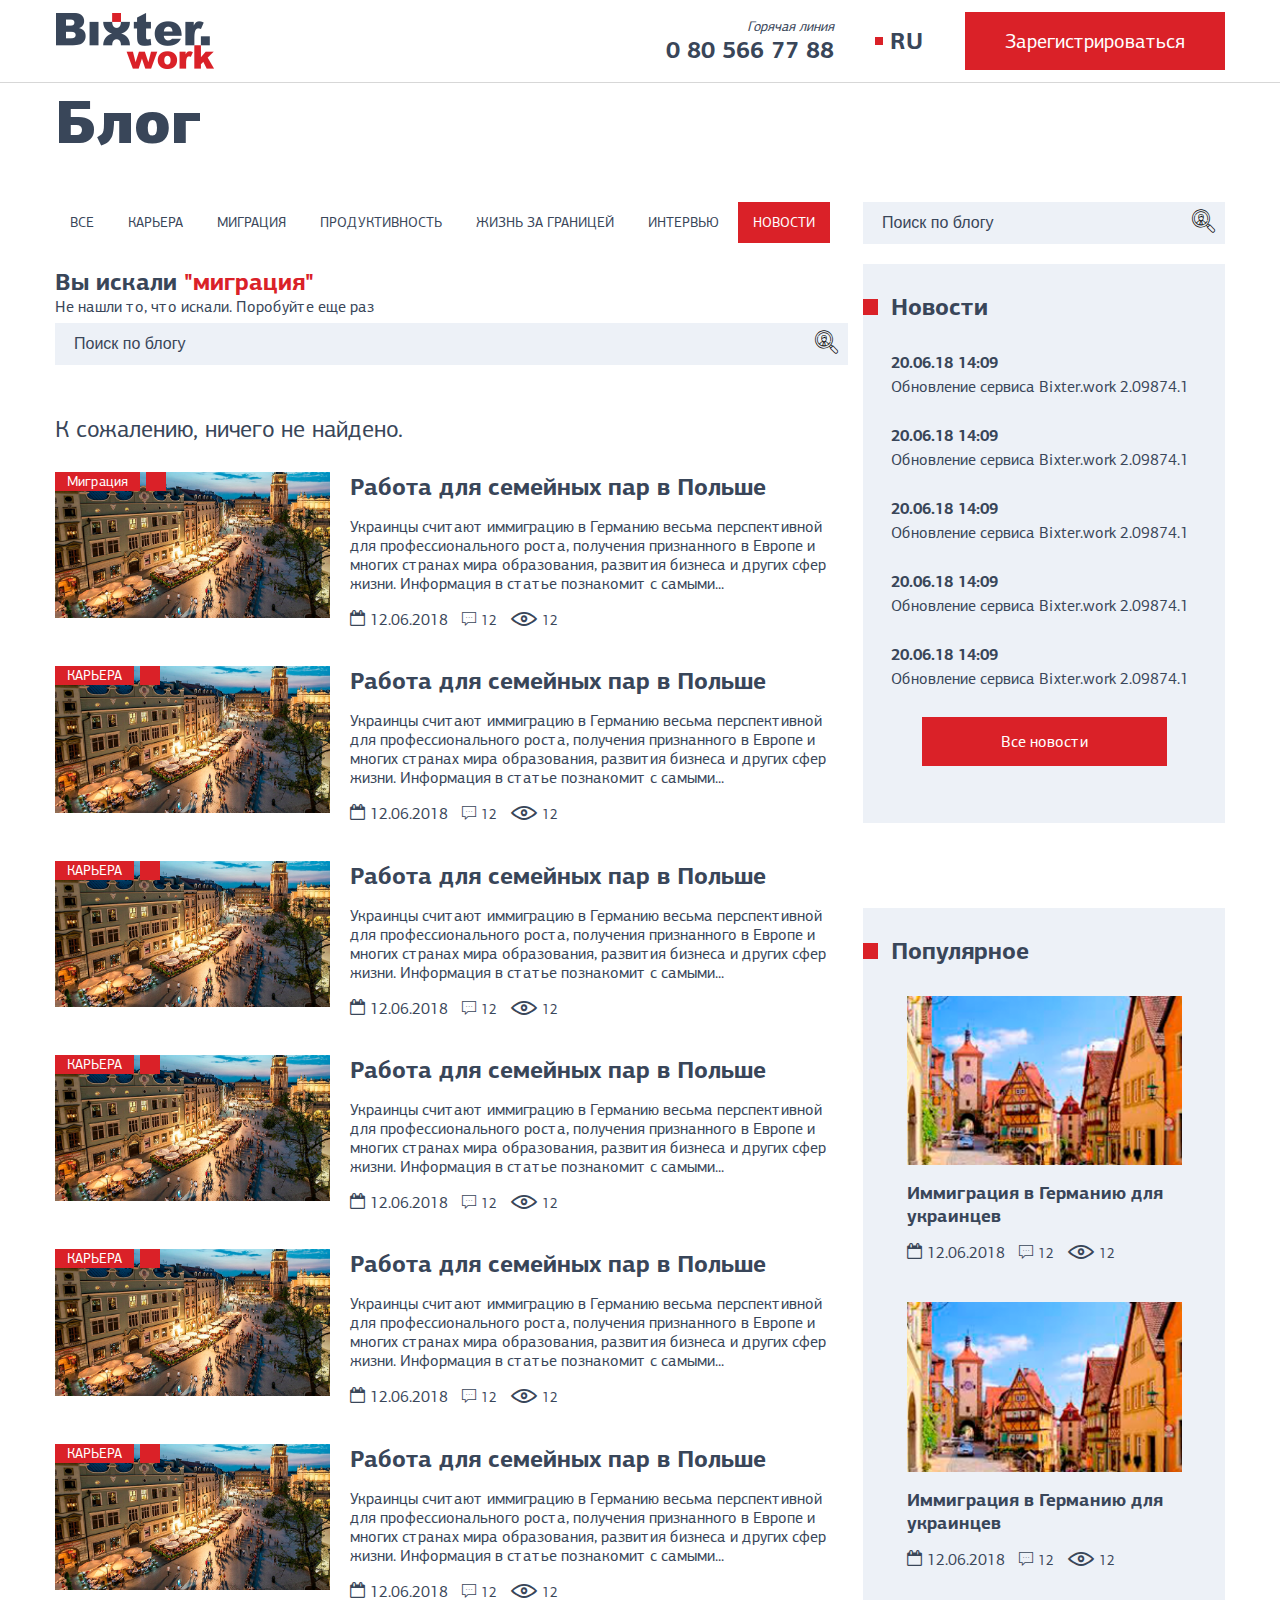
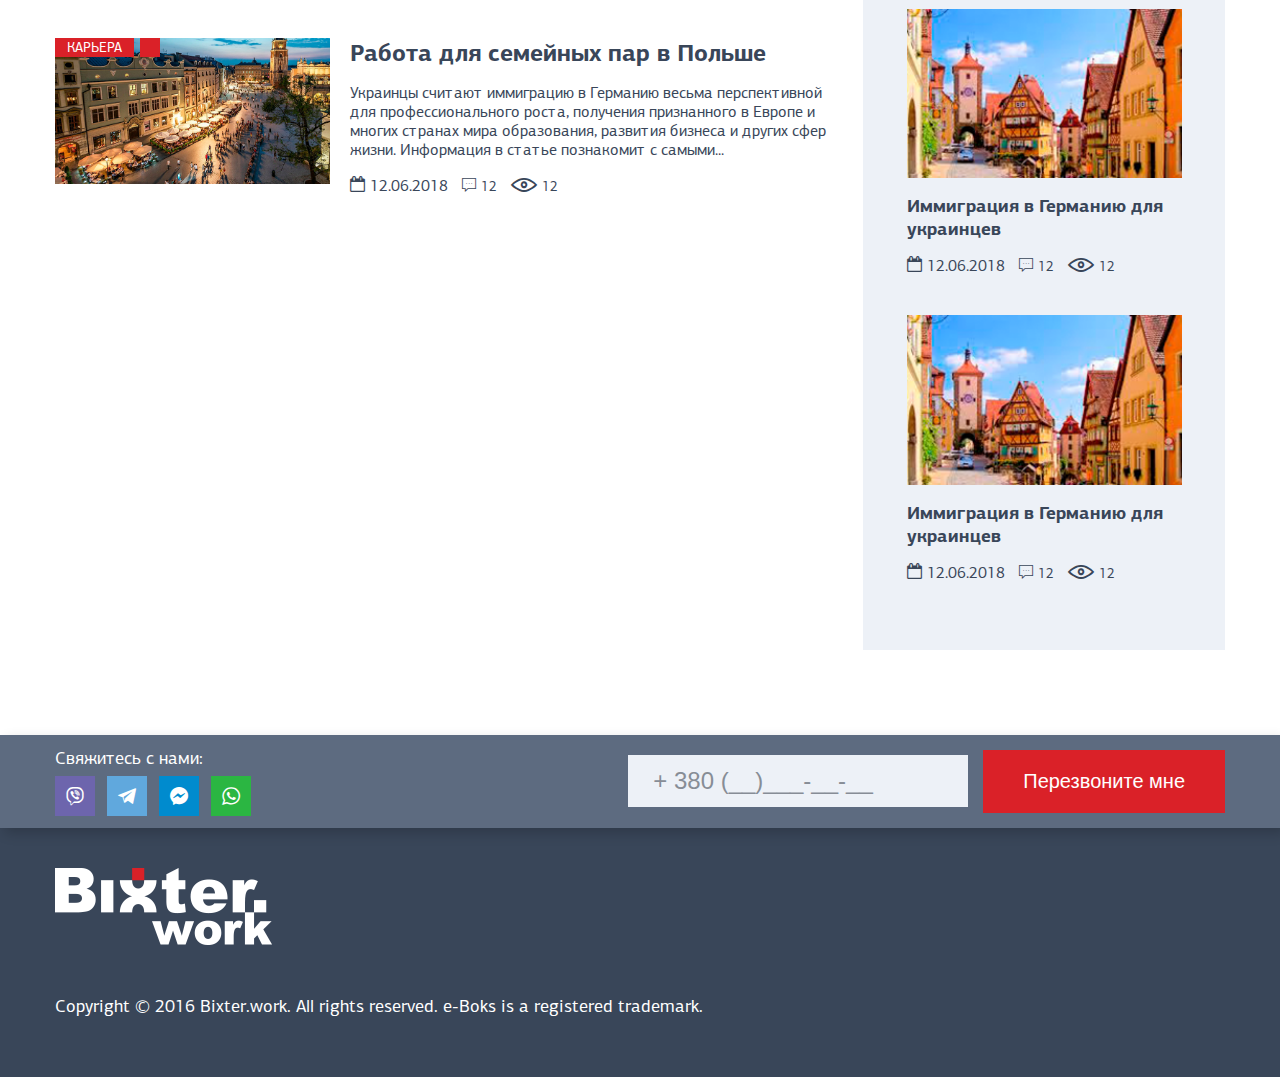
==== commit 53f183d2: "fix/gang" ====
--- a/se.html
+++ b/se.html
@@ -101,7 +101,8 @@
                         </div>
                         <br>
                         К сожалению, ничего не найдено.
-                        
+                        <br>
+                        <br>
                         
                         <div class="blog_in">
                         <div class="blog_item">
